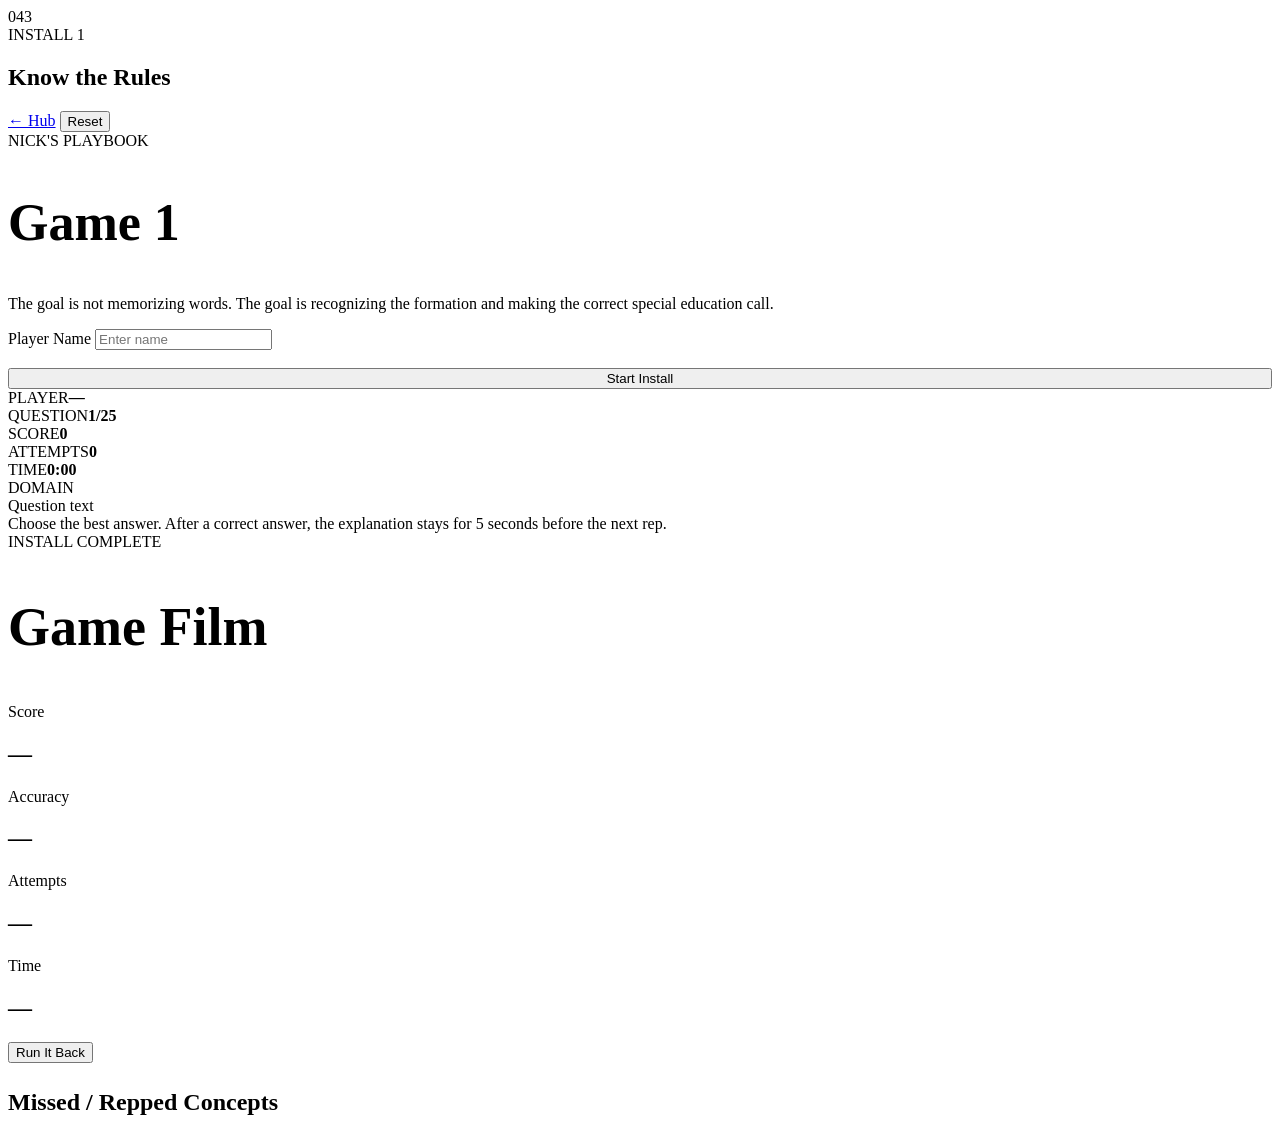
==== game/game1.html @ 2d67b6bf "Create game1.html" ====
<!DOCTYPE html>
<html lang="en">
<head>
  <meta charset="UTF-8" />
  <meta name="viewport" content="width=device-width, initial-scale=1.0" />
  <title>Install 1 - Know the Rules</title>
  <link rel="stylesheet" href="styles.css" />
</head>
<body>
  <main class="game-shell">
    <div class="topbar">
      <div class="brand">
        <div class="logo">043</div>
        <div>
          <div class="pill">INSTALL 1</div>
          <h2>Know the Rules</h2>
        </div>
      </div>
      <div class="top-actions">
        <a class="button-link" href="index.html">← Hub</a>
        <button class="danger" id="resetBtn" type="button">Reset</button>
      </div>
    </div>

    <section id="nameScreen" class="name-screen">
      <div class="name-card">
        <div class="badge">NICK'S PLAYBOOK</div>
        <h1 style="font-size:52px">Game 1</h1>
        <p class="lead">The goal is not memorizing words. The goal is recognizing the formation and making the correct special education call.</p>
        <label for="studentName">Player Name</label>
        <input id="studentName" placeholder="Enter name" autocomplete="name" />
        <button class="primary" id="startBtn" type="button" style="margin-top:18px;width:100%">Start Install</button>
      </div>
    </section>

    <section id="gamePanel" class="game-panel hidden">
      <div class="score-row">
        <div class="score-box"><span>PLAYER</span><strong id="playerOut">—</strong></div>
        <div class="score-box"><span>QUESTION</span><strong id="qNum">1/25</strong></div>
        <div class="score-box"><span>SCORE</span><strong id="scoreOut">0</strong></div>
        <div class="score-box"><span>ATTEMPTS</span><strong id="attemptsOut">0</strong></div>
        <div class="score-box"><span>TIME</span><strong id="timeOut">0:00</strong></div>
      </div>

      <div class="question-card">
        <div class="domain" id="domainOut">DOMAIN</div>
        <div class="question" id="questionOut">Question text</div>
        <div class="answers" id="answersOut"></div>
        <div class="feedback" id="feedbackOut">Choose the best answer. After a correct answer, the explanation stays for 5 seconds before the next rep.</div>
      </div>
    </section>

    <section id="summaryPanel" class="summary-panel hidden">
      <div class="badge">INSTALL COMPLETE</div>
      <h1 style="font-size:54px">Game Film</h1>
      <div class="summary-grid">
        <div class="mini"><span>Score</span><h2 id="finalScore">—</h2></div>
        <div class="mini"><span>Accuracy</span><h2 id="finalAccuracy">—</h2></div>
        <div class="mini"><span>Attempts</span><h2 id="finalAttempts">—</h2></div>
        <div class="mini"><span>Time</span><h2 id="finalTime">—</h2></div>
      </div>
      <button class="primary" id="playAgainBtn" type="button">Run It Back</button>
      <h2 style="margin-top:26px">Missed / Repped Concepts</h2>
      <div id="missedList" class="missed-list"></div>
    </section>
  </main>

<script>
/*
  GITHUB SETUP:
  1. Upload index.html, game1.html, styles.css to your GitHub Pages repo.
  2. Deploy Code.gs as a Google Apps Script web app.
  3. Replace the URL below with your Apps Script Web App URL ending in /exec.
*/
const SCRIPT_URL = "PASTE_YOUR_APPS_SCRIPT_WEB_APP_URL_HERE";

const EXPLANATION_DELAY_MS = 5000;

const BANK = [
  {
    domain:"Domain IV - Foundations / Professional Practice",
    question:"A parent asks to see their child's educational records. Which law is most directly connected to protecting access and privacy of student records?",
    answers:["FERPA","IDEA Child Find","Section 504","LRE"],
    correct:"FERPA",
    explanation:"FERPA is the student records law. On test questions, records/privacy usually points to FERPA."
  },
  {
    domain:"Domain IV - Foundations / Professional Practice",
    question:"A student with a disability should be educated with nondisabled peers to the maximum extent appropriate. Which principle is this?",
    answers:["LRE","FBA","FERPA","Due process"],
    correct:"LRE",
    explanation:"LRE means least restrictive environment. The test clue is placement with nondisabled peers as much as appropriate."
  },
  {
    domain:"Domain IV - Foundations / Professional Practice",
    question:"A student has a disability that substantially limits learning but does not qualify for an IEP. Which plan may provide access supports?",
    answers:["Section 504 plan","BIP only","FBA only","FERPA notice"],
    correct:"Section 504 plan",
    explanation:"Section 504 is about access and nondiscrimination. A student can receive accommodations without being IDEA-eligible."
  },
  {
    domain:"Domain II - Assessment / Program Planning",
    question:"A teacher suspects a student may have a disability. What is the BEST first formal step?",
    answers:["Follow referral/evaluation procedures and involve the family","Write an IEP immediately","Change the student's grade level placement","Remove the student from general education"],
    correct:"Follow referral/evaluation procedures and involve the family",
    explanation:"Before an IEP, the school needs proper referral and evaluation procedures with parent involvement."
  },
  {
    domain:"Domain II - Assessment / Program Planning",
    question:"Which document determines whether a student is eligible for special education services after evaluation data are reviewed?",
    answers:["ETR","Daily lesson plan","Grade report","Seating chart"],
    correct:"ETR",
    explanation:"In Ohio, the Evaluation Team Report, or ETR, summarizes evaluation data and eligibility decisions."
  },
  {
    domain:"Domain II - Assessment / Program Planning",
    question:"Which document lists measurable annual goals, services, accommodations, and placement for a student receiving special education?",
    answers:["IEP","FERPA file","Discipline referral","Universal screening report"],
    correct:"IEP",
    explanation:"The IEP is the individualized education program. Goals, services, accommodations, and placement live there."
  },
  {
    domain:"Domain III - Instruction / Learning Environment",
    question:"A student is not making progress on an IEP goal. What should the intervention specialist do FIRST?",
    answers:["Review progress-monitoring data and adjust instruction or supports","Wait until the annual review","Lower expectations immediately","Stop collecting data"],
    correct:"Review progress-monitoring data and adjust instruction or supports",
    explanation:"The test rewards data-based decision making. First look at progress data, then adjust instruction/supports."
  },
  {
    domain:"Domain III - Instruction / Learning Environment",
    question:"A student repeatedly leaves his seat during independent work. What is the BEST initial classroom response?",
    answers:["Teach and reinforce a clear replacement behavior","Send the student home","Ignore all movement for the semester","Remove all academic tasks"],
    correct:"Teach and reinforce a clear replacement behavior",
    explanation:"Positive behavioral supports focus on teaching what to do instead, not just punishing what not to do."
  },
  {
    domain:"Domain III - Instruction / Learning Environment",
    question:"A student becomes anxious when the schedule changes. Which support is most appropriate?",
    answers:["Visual schedule and advance warning of changes","Longer homework assignments","Public correction in front of peers","Immediate suspension"],
    correct:"Visual schedule and advance warning of changes",
    explanation:"Predictability supports many students, especially students with autism or anxiety-related needs."
  },
  {
    domain:"Domain III - Instruction / Learning Environment",
    question:"A student can decode words but struggles to understand what was read. Which skill area needs the most support?",
    answers:["Reading comprehension","Phonemic awareness only","Gross motor development","Handwriting fluency only"],
    correct:"Reading comprehension",
    explanation:"Decoding is word reading. Understanding meaning points to comprehension."
  },
  {
    domain:"Domain I - Students with Disabilities",
    question:"A student has average intelligence but significant difficulty with decoding, spelling, and reading fluency. Which disability area is most strongly suggested?",
    answers:["Specific learning disability","Orthopedic impairment","Visual impairment","Traumatic brain injury"],
    correct:"Specific learning disability",
    explanation:"Average ability with significant academic skill difficulty, especially reading, often points to a specific learning disability."
  },
  {
    domain:"Domain I - Students with Disabilities",
    question:"A student has difficulty with social communication, prefers routines, and reacts strongly to unexpected changes. Which disability category is most associated with these clues?",
    answers:["Autism spectrum disorder","Specific learning disability","Hearing impairment","Multiple disabilities only"],
    correct:"Autism spectrum disorder",
    explanation:"Social communication differences plus restricted/repetitive routines are classic autism-related clues."
  },
  {
    domain:"Domain IV - Foundations / Professional Practice",
    question:"Which federal law specifically guarantees eligible students with disabilities a free appropriate public education through special education services?",
    answers:["IDEA","FERPA","Copyright Act","Title IX only"],
    correct:"IDEA",
    explanation:"IDEA is the special education law tied to FAPE, IEPs, eligibility, and procedural safeguards."
  },
  {
    domain:"Domain IV - Foundations / Professional Practice",
    question:"A school must provide ramps and accessible entrances so students with mobility needs can enter classrooms. This is most directly about:",
    answers:["Access and nondiscrimination","Curriculum compacting","Phonological awareness","Summative grading"],
    correct:"Access and nondiscrimination",
    explanation:"Physical access is a key ADA/Section 504 idea: students with disabilities must have equal access."
  },
  {
    domain:"Domain II - Assessment / Program Planning",
    question:"Which assessment approach is used frequently during instruction to check progress and guide next teaching steps?",
    answers:["Formative assessment","One-time final exam only","Norming sample","Age-equivalent score"],
    correct:"Formative assessment",
    explanation:"Formative assessment happens during learning and helps teachers adjust instruction."
  },
  {
    domain:"Domain II - Assessment / Program Planning",
    question:"A teacher wants to know whether an intervention is working over several weeks. Which tool is most useful?",
    answers:["Progress monitoring data","A single attendance report","A seating chart","A parent signature page only"],
    correct:"Progress monitoring data",
    explanation:"Progress monitoring tracks performance over time. It tells whether instruction/intervention is working."
  },
  {
    domain:"Domain III - Instruction / Learning Environment",
    question:"A student struggles to remember multi-step directions. Which support is BEST?",
    answers:["Break directions into smaller steps and provide a visual checklist","Give faster oral directions","Remove all support immediately","Increase punishment for forgetting"],
    correct:"Break directions into smaller steps and provide a visual checklist",
    explanation:"Chunking plus visual support reduces memory load and builds independence."
  },
  {
    domain:"Domain III - Instruction / Learning Environment",
    question:"A student uses a communication device to answer questions. What should the teacher do?",
    answers:["Provide wait time and include the student in classroom discussion","Answer for the student to save time","Avoid calling on the student","Require speech only"],
    correct:"Provide wait time and include the student in classroom discussion",
    explanation:"AAC supports communication. The teacher should include the student and allow enough response time."
  },
  {
    domain:"Domain IV - Foundations / Professional Practice",
    question:"A general education teacher asks for specific disability information about a student not in her class. What is the BEST response?",
    answers:["Protect confidentiality and share only with staff who have legitimate educational interest","Share the full file with everyone","Post the information in the teachers' lounge","Tell several students to explain it"],
    correct:"Protect confidentiality and share only with staff who have legitimate educational interest",
    explanation:"Confidentiality matters. Share student information only with appropriate school personnel who need it."
  },
  {
    domain:"Domain III - Instruction / Learning Environment",
    question:"A student's challenging behavior continues. The team wants to identify the purpose the behavior serves. What should be conducted?",
    answers:["Functional Behavior Assessment","Final exam","Vision screening only","Transition survey only"],
    correct:"Functional Behavior Assessment",
    explanation:"An FBA looks for the function of behavior: escape, attention, access to something, or sensory needs."
  },
  {
    domain:"Domain III - Instruction / Learning Environment",
    question:"After an FBA identifies why a behavior occurs, what plan is developed to teach replacement behavior and supports?",
    answers:["Behavior Intervention Plan","ETR only","Report card","Lunch schedule"],
    correct:"Behavior Intervention Plan",
    explanation:"A BIP uses FBA information to prevent problem behavior, teach replacement skills, and reinforce appropriate behavior."
  },
  {
    domain:"Domain II - Assessment / Program Planning",
    question:"Which IEP goal is written best?",
    answers:["Given a grade-level passage, the student will identify the main idea with 80% accuracy on 4 of 5 trials.","The student will get better at reading.","The student will try harder in class.","The student will enjoy school more."],
    correct:"Given a grade-level passage, the student will identify the main idea with 80% accuracy on 4 of 5 trials.",
    explanation:"Good IEP goals are measurable. Look for condition, behavior, criterion, and progress measurement."
  },
  {
    domain:"Domain IV - Foundations / Professional Practice",
    question:"A parent disagrees with the school's evaluation results. Which concept is most connected to the parent's right to challenge decisions?",
    answers:["Procedural safeguards and due process","Daily bell work","Extra credit","A seating preference"],
    correct:"Procedural safeguards and due process",
    explanation:"IDEA gives parents procedural safeguards, including ways to challenge evaluation, eligibility, placement, or services."
  },
  {
    domain:"Domain III - Instruction / Learning Environment",
    question:"A student needs the same content but with audio text and extended time. This is best described as:",
    answers:["Accommodation","Modification","Removal from curriculum","Grade retention"],
    correct:"Accommodation",
    explanation:"An accommodation changes access, not the learning expectation. The student is still working on the same content."
  },
  {
    domain:"Domain III - Instruction / Learning Environment",
    question:"A student is assigned a substantially simplified curriculum with different learning expectations from peers. This is best described as:",
    answers:["Modification","Accommodation","Universal screening","Confidentiality"],
    correct:"Modification",
    explanation:"A modification changes what the student is expected to learn or demonstrate."
  }
];

let player = "";
let order = [];
let currentIndex = 0;
let score = 0;
let attempts = 0;
let startTime = null;
let timerId = null;
let locked = false;
let missed = [];
let currentQuestion = null;

const $ = id => document.getElementById(id);

function shuffle(arr){
  const copy = [...arr];
  for(let i = copy.length - 1; i > 0; i--){
    const j = Math.floor(Math.random() * (i + 1));
    [copy[i], copy[j]] = [copy[j], copy[i]];
  }
  return copy;
}

function formatTime(ms){
  const total = Math.floor(ms / 1000);
  const min = Math.floor(total / 60);
  const sec = total % 60;
  return `${min}:${String(sec).padStart(2,"0")}`;
}

function startTimer(){
  startTime = Date.now();
  timerId = setInterval(() => {
    $("timeOut").textContent = formatTime(Date.now() - startTime);
  }, 500);
}

function startGame(){
  const name = $("studentName").value.trim();
  if(!name){
    $("studentName").focus();
    return;
  }
  player = name;
  order = shuffle(BANK).slice(0, BANK.length);
  currentIndex = 0;
  score = 0;
  attempts = 0;
  missed = [];
  locked = false;
  $("playerOut").textContent = player;
  $("nameScreen").classList.add("hidden");
  $("summaryPanel").classList.add("hidden");
  $("gamePanel").classList.remove("hidden");
  clearInterval(timerId);
  startTimer();
  renderQuestion();
}

function renderQuestion(){
  locked = false;
  currentQuestion = order[currentIndex];
  $("qNum").textContent = `${currentIndex + 1}/${order.length}`;
  $("scoreOut").textContent = score;
  $("attemptsOut").textContent = attempts;
  $("domainOut").textContent = currentQuestion.domain;
  $("questionOut").textContent = currentQuestion.question;
  $("feedbackOut").innerHTML = "Choose the best answer. Read every choice. The OAE often has two answers that sound reasonable.";
  const answers = shuffle(currentQuestion.answers);
  $("answersOut").innerHTML = "";
  answers.forEach(ans => {
    const btn = document.createElement("button");
    btn.className = "answer-btn";
    btn.type = "button";
    btn.textContent = ans;
    btn.addEventListener("click", () => chooseAnswer(btn, ans));
    $("answersOut").appendChild(btn);
  });
}

function chooseAnswer(btn, ans){
  if(locked) return;
  attempts++;
  $("attemptsOut").textContent = attempts;

  const correct = ans === currentQuestion.correct;
  if(correct){
    locked = true;
    score++;
    $("scoreOut").textContent = score;
    btn.classList.add("correct");
    $("feedbackOut").innerHTML = `<strong>Correct.</strong><br>${currentQuestion.explanation}<br><br><em>Next rep in 5 seconds...</em>`;
    Array.from(document.querySelectorAll(".answer-btn")).forEach(b => b.disabled = true);
    setTimeout(nextQuestion, EXPLANATION_DELAY_MS);
  } else {
    btn.classList.add("wrong");
    btn.disabled = true;
    missed.push({
      question: currentQuestion.question,
      selected: ans,
      correct: currentQuestion.correct,
      explanation: currentQuestion.explanation,
      domain: currentQuestion.domain
    });
    $("feedbackOut").innerHTML = `<strong>Not quite.</strong><br>That answer sounds possible, but it is not the best OAE answer. Try again. Look for the legal/procedural clue.`;
  }
}

function nextQuestion(){
  currentIndex++;
  if(currentIndex >= order.length){
    endGame();
  } else {
    renderQuestion();
  }
}

function endGame(){
  clearInterval(timerId);
  const elapsed = Date.now() - startTime;
  const accuracy = attempts ? Math.round((score / attempts) * 100) : 0;
  $("gamePanel").classList.add("hidden");
  $("summaryPanel").classList.remove("hidden");
  $("finalScore").textContent = `${score}/${order.length}`;
  $("finalAccuracy").textContent = `${accuracy}%`;
  $("finalAttempts").textContent = attempts;
  $("finalTime").textContent = formatTime(elapsed);

  const uniqueMissed = missed.slice(-12);
  $("missedList").innerHTML = uniqueMissed.length
    ? uniqueMissed.map(m => `
      <div class="missed-item">
        <strong>${m.domain}</strong><br>
        ${m.question}<br>
        <strong>Correct call:</strong> ${m.correct}<br>
        <em>${m.explanation}</em>
      </div>`).join("")
    : `<div class="missed-item"><strong>Clean install.</strong><br>No missed reps recorded.</div>`;

  logResult({
    game:"Install 1 - Know the Rules",
    player,
    score,
    total: order.length,
    attempts,
    accuracy,
    elapsedSeconds: Math.round(elapsed / 1000),
    missedCount: missed.length,
    timestamp: new Date().toISOString()
  });
}

function logResult(payload){
  if(!SCRIPT_URL || SCRIPT_URL.includes("PASTE_YOUR")){
    console.warn("Apps Script URL not set. Result not logged.", payload);
    return;
  }
  fetch(SCRIPT_URL, {
    method:"POST",
    mode:"no-cors",
    headers:{"Content-Type":"application/json"},
    body:JSON.stringify(payload)
  }).catch(err => console.warn("Logging failed", err));
}

function resetGame(){
  clearInterval(timerId);
  $("gamePanel").classList.add("hidden");
  $("summaryPanel").classList.add("hidden");
  $("nameScreen").classList.remove("hidden");
  $("studentName").focus();
}

$("startBtn").addEventListener("click", startGame);
$("studentName").addEventListener("keydown", e => { if(e.key === "Enter") startGame(); });
$("resetBtn").addEventListener("click", resetGame);
$("playAgainBtn").addEventListener("click", startGame);
</script>
</body>
</html>
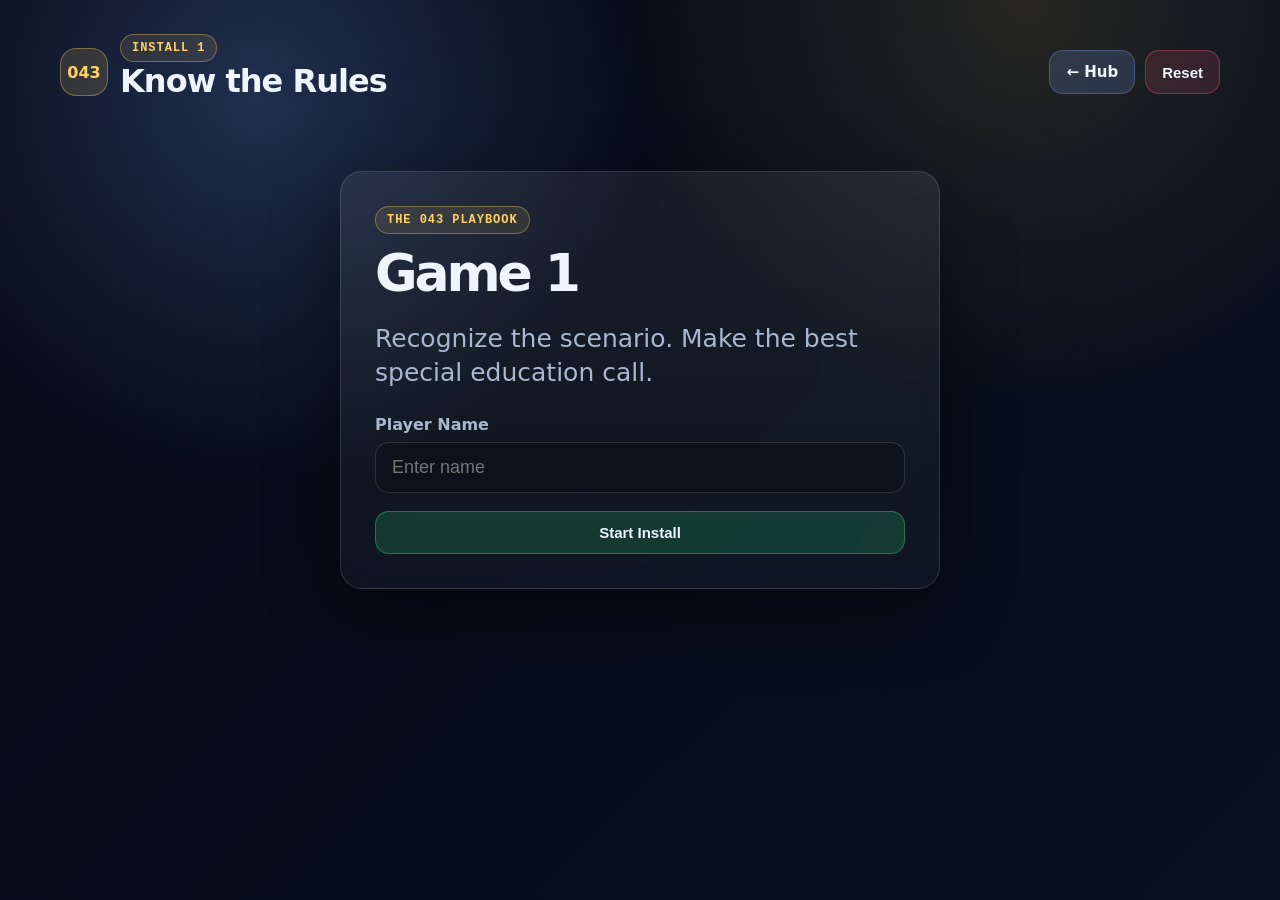
==== commit c500df45: "Update game1.html" ====
--- a/game/game1.html
+++ b/game/game1.html
@@ -4,29 +4,20 @@
   <meta charset="UTF-8" />
   <meta name="viewport" content="width=device-width, initial-scale=1.0" />
   <title>Install 1 - Know the Rules</title>
-  <link rel="stylesheet" href="styles.css" />
+  <link rel="stylesheet" href="../styles.css" />
 </head>
 <body>
   <main class="game-shell">
     <div class="topbar">
-      <div class="brand">
-        <div class="logo">043</div>
-        <div>
-          <div class="pill">INSTALL 1</div>
-          <h2>Know the Rules</h2>
-        </div>
-      </div>
-      <div class="top-actions">
-        <a class="button-link" href="index.html">← Hub</a>
-        <button class="danger" id="resetBtn" type="button">Reset</button>
-      </div>
+      <div class="brand"><div class="logo">043</div><div><div class="pill">INSTALL 1</div><h2>Know the Rules</h2></div></div>
+      <div class="top-actions"><a class="button-link" href="../index.html">← Hub</a><button class="danger" id="resetBtn" type="button">Reset</button></div>
     </div>
 
     <section id="nameScreen" class="name-screen">
       <div class="name-card">
-        <div class="badge">NICK'S PLAYBOOK</div>
+        <div class="badge">THE 043 PLAYBOOK</div>
         <h1 style="font-size:52px">Game 1</h1>
-        <p class="lead">The goal is not memorizing words. The goal is recognizing the formation and making the correct special education call.</p>
+        <p class="lead">Recognize the scenario. Make the best special education call.</p>
         <label for="studentName">Player Name</label>
         <input id="studentName" placeholder="Enter name" autocomplete="name" />
         <button class="primary" id="startBtn" type="button" style="margin-top:18px;width:100%">Start Install</button>
@@ -36,17 +27,16 @@
     <section id="gamePanel" class="game-panel hidden">
       <div class="score-row">
         <div class="score-box"><span>PLAYER</span><strong id="playerOut">—</strong></div>
-        <div class="score-box"><span>QUESTION</span><strong id="qNum">1/25</strong></div>
+        <div class="score-box"><span>QUESTION</span><strong id="qNum">1/10</strong></div>
         <div class="score-box"><span>SCORE</span><strong id="scoreOut">0</strong></div>
         <div class="score-box"><span>ATTEMPTS</span><strong id="attemptsOut">0</strong></div>
         <div class="score-box"><span>TIME</span><strong id="timeOut">0:00</strong></div>
       </div>
-
       <div class="question-card">
         <div class="domain" id="domainOut">DOMAIN</div>
         <div class="question" id="questionOut">Question text</div>
         <div class="answers" id="answersOut"></div>
-        <div class="feedback" id="feedbackOut">Choose the best answer. After a correct answer, the explanation stays for 5 seconds before the next rep.</div>
+        <div class="feedback" id="feedbackOut">Choose the best answer. Correct-answer explanation stays for 5 seconds before the next rep.</div>
       </div>
     </section>
 
@@ -66,370 +56,33 @@
   </main>
 
 <script>
-/*
-  GITHUB SETUP:
-  1. Upload index.html, game1.html, styles.css to your GitHub Pages repo.
-  2. Deploy Code.gs as a Google Apps Script web app.
-  3. Replace the URL below with your Apps Script Web App URL ending in /exec.
-*/
 const SCRIPT_URL = "PASTE_YOUR_APPS_SCRIPT_WEB_APP_URL_HERE";
-
 const EXPLANATION_DELAY_MS = 5000;
-
 const BANK = [
-  {
-    domain:"Domain IV - Foundations / Professional Practice",
-    question:"A parent asks to see their child's educational records. Which law is most directly connected to protecting access and privacy of student records?",
-    answers:["FERPA","IDEA Child Find","Section 504","LRE"],
-    correct:"FERPA",
-    explanation:"FERPA is the student records law. On test questions, records/privacy usually points to FERPA."
-  },
-  {
-    domain:"Domain IV - Foundations / Professional Practice",
-    question:"A student with a disability should be educated with nondisabled peers to the maximum extent appropriate. Which principle is this?",
-    answers:["LRE","FBA","FERPA","Due process"],
-    correct:"LRE",
-    explanation:"LRE means least restrictive environment. The test clue is placement with nondisabled peers as much as appropriate."
-  },
-  {
-    domain:"Domain IV - Foundations / Professional Practice",
-    question:"A student has a disability that substantially limits learning but does not qualify for an IEP. Which plan may provide access supports?",
-    answers:["Section 504 plan","BIP only","FBA only","FERPA notice"],
-    correct:"Section 504 plan",
-    explanation:"Section 504 is about access and nondiscrimination. A student can receive accommodations without being IDEA-eligible."
-  },
-  {
-    domain:"Domain II - Assessment / Program Planning",
-    question:"A teacher suspects a student may have a disability. What is the BEST first formal step?",
-    answers:["Follow referral/evaluation procedures and involve the family","Write an IEP immediately","Change the student's grade level placement","Remove the student from general education"],
-    correct:"Follow referral/evaluation procedures and involve the family",
-    explanation:"Before an IEP, the school needs proper referral and evaluation procedures with parent involvement."
-  },
-  {
-    domain:"Domain II - Assessment / Program Planning",
-    question:"Which document determines whether a student is eligible for special education services after evaluation data are reviewed?",
-    answers:["ETR","Daily lesson plan","Grade report","Seating chart"],
-    correct:"ETR",
-    explanation:"In Ohio, the Evaluation Team Report, or ETR, summarizes evaluation data and eligibility decisions."
-  },
-  {
-    domain:"Domain II - Assessment / Program Planning",
-    question:"Which document lists measurable annual goals, services, accommodations, and placement for a student receiving special education?",
-    answers:["IEP","FERPA file","Discipline referral","Universal screening report"],
-    correct:"IEP",
-    explanation:"The IEP is the individualized education program. Goals, services, accommodations, and placement live there."
-  },
-  {
-    domain:"Domain III - Instruction / Learning Environment",
-    question:"A student is not making progress on an IEP goal. What should the intervention specialist do FIRST?",
-    answers:["Review progress-monitoring data and adjust instruction or supports","Wait until the annual review","Lower expectations immediately","Stop collecting data"],
-    correct:"Review progress-monitoring data and adjust instruction or supports",
-    explanation:"The test rewards data-based decision making. First look at progress data, then adjust instruction/supports."
-  },
-  {
-    domain:"Domain III - Instruction / Learning Environment",
-    question:"A student repeatedly leaves his seat during independent work. What is the BEST initial classroom response?",
-    answers:["Teach and reinforce a clear replacement behavior","Send the student home","Ignore all movement for the semester","Remove all academic tasks"],
-    correct:"Teach and reinforce a clear replacement behavior",
-    explanation:"Positive behavioral supports focus on teaching what to do instead, not just punishing what not to do."
-  },
-  {
-    domain:"Domain III - Instruction / Learning Environment",
-    question:"A student becomes anxious when the schedule changes. Which support is most appropriate?",
-    answers:["Visual schedule and advance warning of changes","Longer homework assignments","Public correction in front of peers","Immediate suspension"],
-    correct:"Visual schedule and advance warning of changes",
-    explanation:"Predictability supports many students, especially students with autism or anxiety-related needs."
-  },
-  {
-    domain:"Domain III - Instruction / Learning Environment",
-    question:"A student can decode words but struggles to understand what was read. Which skill area needs the most support?",
-    answers:["Reading comprehension","Phonemic awareness only","Gross motor development","Handwriting fluency only"],
-    correct:"Reading comprehension",
-    explanation:"Decoding is word reading. Understanding meaning points to comprehension."
-  },
-  {
-    domain:"Domain I - Students with Disabilities",
-    question:"A student has average intelligence but significant difficulty with decoding, spelling, and reading fluency. Which disability area is most strongly suggested?",
-    answers:["Specific learning disability","Orthopedic impairment","Visual impairment","Traumatic brain injury"],
-    correct:"Specific learning disability",
-    explanation:"Average ability with significant academic skill difficulty, especially reading, often points to a specific learning disability."
-  },
-  {
-    domain:"Domain I - Students with Disabilities",
-    question:"A student has difficulty with social communication, prefers routines, and reacts strongly to unexpected changes. Which disability category is most associated with these clues?",
-    answers:["Autism spectrum disorder","Specific learning disability","Hearing impairment","Multiple disabilities only"],
-    correct:"Autism spectrum disorder",
-    explanation:"Social communication differences plus restricted/repetitive routines are classic autism-related clues."
-  },
-  {
-    domain:"Domain IV - Foundations / Professional Practice",
-    question:"Which federal law specifically guarantees eligible students with disabilities a free appropriate public education through special education services?",
-    answers:["IDEA","FERPA","Copyright Act","Title IX only"],
-    correct:"IDEA",
-    explanation:"IDEA is the special education law tied to FAPE, IEPs, eligibility, and procedural safeguards."
-  },
-  {
-    domain:"Domain IV - Foundations / Professional Practice",
-    question:"A school must provide ramps and accessible entrances so students with mobility needs can enter classrooms. This is most directly about:",
-    answers:["Access and nondiscrimination","Curriculum compacting","Phonological awareness","Summative grading"],
-    correct:"Access and nondiscrimination",
-    explanation:"Physical access is a key ADA/Section 504 idea: students with disabilities must have equal access."
-  },
-  {
-    domain:"Domain II - Assessment / Program Planning",
-    question:"Which assessment approach is used frequently during instruction to check progress and guide next teaching steps?",
-    answers:["Formative assessment","One-time final exam only","Norming sample","Age-equivalent score"],
-    correct:"Formative assessment",
-    explanation:"Formative assessment happens during learning and helps teachers adjust instruction."
-  },
-  {
-    domain:"Domain II - Assessment / Program Planning",
-    question:"A teacher wants to know whether an intervention is working over several weeks. Which tool is most useful?",
-    answers:["Progress monitoring data","A single attendance report","A seating chart","A parent signature page only"],
-    correct:"Progress monitoring data",
-    explanation:"Progress monitoring tracks performance over time. It tells whether instruction/intervention is working."
-  },
-  {
-    domain:"Domain III - Instruction / Learning Environment",
-    question:"A student struggles to remember multi-step directions. Which support is BEST?",
-    answers:["Break directions into smaller steps and provide a visual checklist","Give faster oral directions","Remove all support immediately","Increase punishment for forgetting"],
-    correct:"Break directions into smaller steps and provide a visual checklist",
-    explanation:"Chunking plus visual support reduces memory load and builds independence."
-  },
-  {
-    domain:"Domain III - Instruction / Learning Environment",
-    question:"A student uses a communication device to answer questions. What should the teacher do?",
-    answers:["Provide wait time and include the student in classroom discussion","Answer for the student to save time","Avoid calling on the student","Require speech only"],
-    correct:"Provide wait time and include the student in classroom discussion",
-    explanation:"AAC supports communication. The teacher should include the student and allow enough response time."
-  },
-  {
-    domain:"Domain IV - Foundations / Professional Practice",
-    question:"A general education teacher asks for specific disability information about a student not in her class. What is the BEST response?",
-    answers:["Protect confidentiality and share only with staff who have legitimate educational interest","Share the full file with everyone","Post the information in the teachers' lounge","Tell several students to explain it"],
-    correct:"Protect confidentiality and share only with staff who have legitimate educational interest",
-    explanation:"Confidentiality matters. Share student information only with appropriate school personnel who need it."
-  },
-  {
-    domain:"Domain III - Instruction / Learning Environment",
-    question:"A student's challenging behavior continues. The team wants to identify the purpose the behavior serves. What should be conducted?",
-    answers:["Functional Behavior Assessment","Final exam","Vision screening only","Transition survey only"],
-    correct:"Functional Behavior Assessment",
-    explanation:"An FBA looks for the function of behavior: escape, attention, access to something, or sensory needs."
-  },
-  {
-    domain:"Domain III - Instruction / Learning Environment",
-    question:"After an FBA identifies why a behavior occurs, what plan is developed to teach replacement behavior and supports?",
-    answers:["Behavior Intervention Plan","ETR only","Report card","Lunch schedule"],
-    correct:"Behavior Intervention Plan",
-    explanation:"A BIP uses FBA information to prevent problem behavior, teach replacement skills, and reinforce appropriate behavior."
-  },
-  {
-    domain:"Domain II - Assessment / Program Planning",
-    question:"Which IEP goal is written best?",
-    answers:["Given a grade-level passage, the student will identify the main idea with 80% accuracy on 4 of 5 trials.","The student will get better at reading.","The student will try harder in class.","The student will enjoy school more."],
-    correct:"Given a grade-level passage, the student will identify the main idea with 80% accuracy on 4 of 5 trials.",
-    explanation:"Good IEP goals are measurable. Look for condition, behavior, criterion, and progress measurement."
-  },
-  {
-    domain:"Domain IV - Foundations / Professional Practice",
-    question:"A parent disagrees with the school's evaluation results. Which concept is most connected to the parent's right to challenge decisions?",
-    answers:["Procedural safeguards and due process","Daily bell work","Extra credit","A seating preference"],
-    correct:"Procedural safeguards and due process",
-    explanation:"IDEA gives parents procedural safeguards, including ways to challenge evaluation, eligibility, placement, or services."
-  },
-  {
-    domain:"Domain III - Instruction / Learning Environment",
-    question:"A student needs the same content but with audio text and extended time. This is best described as:",
-    answers:["Accommodation","Modification","Removal from curriculum","Grade retention"],
-    correct:"Accommodation",
-    explanation:"An accommodation changes access, not the learning expectation. The student is still working on the same content."
-  },
-  {
-    domain:"Domain III - Instruction / Learning Environment",
-    question:"A student is assigned a substantially simplified curriculum with different learning expectations from peers. This is best described as:",
-    answers:["Modification","Accommodation","Universal screening","Confidentiality"],
-    correct:"Modification",
-    explanation:"A modification changes what the student is expected to learn or demonstrate."
-  }
+{domain:"Domain IV - Law",question:"A parent asks to see their child's educational records. Which law is most directly connected to protecting access and privacy of student records?",answers:["FERPA","IDEA Child Find","Section 504","LRE"],correct:"FERPA",explanation:"FERPA is the student records law. Records and privacy usually point to FERPA."},
+{domain:"Domain IV - Law",question:"A student with a disability should be educated with nondisabled peers to the maximum extent appropriate. Which principle is this?",answers:["LRE","FBA","FERPA","Due process"],correct:"LRE",explanation:"LRE means least restrictive environment: placement with nondisabled peers as much as appropriate."},
+{domain:"Domain IV - Law",question:"A student has a disability that substantially limits learning but does not qualify for an IEP. Which plan may provide access supports?",answers:["Section 504 plan","BIP only","FBA only","FERPA notice"],correct:"Section 504 plan",explanation:"Section 504 is about access and nondiscrimination. A student can receive accommodations without being IDEA-eligible."},
+{domain:"Domain II - Evaluation",question:"A teacher suspects a student may have a disability. What is the BEST first formal step?",answers:["Follow referral/evaluation procedures and involve the family","Write an IEP immediately","Change the student's grade level placement","Remove the student from general education"],correct:"Follow referral/evaluation procedures and involve the family",explanation:"Before an IEP, the school needs proper referral and evaluation procedures with parent involvement."},
+{domain:"Domain II - Evaluation",question:"Which document determines whether a student is eligible for special education services after evaluation data are reviewed?",answers:["ETR","Daily lesson plan","Grade report","Seating chart"],correct:"ETR",explanation:"In Ohio, the ETR summarizes evaluation data and eligibility decisions."},
+{domain:"Domain II - IEP",question:"Which document lists measurable annual goals, services, accommodations, and placement for a student receiving special education?",answers:["IEP","FERPA file","Discipline referral","Universal screening report"],correct:"IEP",explanation:"The IEP contains goals, services, accommodations, and placement."},
+{domain:"Domain III - Instruction",question:"A student is not making progress on an IEP goal. What should the intervention specialist do FIRST?",answers:["Review progress-monitoring data and adjust instruction or supports","Wait until the annual review","Lower expectations immediately","Stop collecting data"],correct:"Review progress-monitoring data and adjust instruction or supports",explanation:"The OAE rewards data-based decision making. First review progress data, then adjust."},
+{domain:"Domain III - Behavior",question:"A student repeatedly leaves his seat during independent work. What is the BEST initial classroom response?",answers:["Teach and reinforce a clear replacement behavior","Send the student home","Ignore all movement for the semester","Remove all academic tasks"],correct:"Teach and reinforce a clear replacement behavior",explanation:"Positive behavior supports teach what to do instead of only punishing the behavior."},
+{domain:"Domain I - Disability Clues",question:"A student has average intelligence but significant difficulty with decoding, spelling, and reading fluency. Which disability area is most strongly suggested?",answers:["Specific learning disability","Orthopedic impairment","Visual impairment","Traumatic brain injury"],correct:"Specific learning disability",explanation:"Average ability with significant academic skill difficulty, especially reading, often points to SLD."},
+{domain:"Domain III - Access",question:"A student needs the same content but with audio text and extended time. This is best described as:",answers:["Accommodation","Modification","Removal from curriculum","Grade retention"],correct:"Accommodation",explanation:"An accommodation changes access, not the learning expectation."}
 ];
-
-let player = "";
-let order = [];
-let currentIndex = 0;
-let score = 0;
-let attempts = 0;
-let startTime = null;
-let timerId = null;
-let locked = false;
-let missed = [];
-let currentQuestion = null;
-
-const $ = id => document.getElementById(id);
-
-function shuffle(arr){
-  const copy = [...arr];
-  for(let i = copy.length - 1; i > 0; i--){
-    const j = Math.floor(Math.random() * (i + 1));
-    [copy[i], copy[j]] = [copy[j], copy[i]];
-  }
-  return copy;
-}
-
-function formatTime(ms){
-  const total = Math.floor(ms / 1000);
-  const min = Math.floor(total / 60);
-  const sec = total % 60;
-  return `${min}:${String(sec).padStart(2,"0")}`;
-}
-
-function startTimer(){
-  startTime = Date.now();
-  timerId = setInterval(() => {
-    $("timeOut").textContent = formatTime(Date.now() - startTime);
-  }, 500);
-}
-
-function startGame(){
-  const name = $("studentName").value.trim();
-  if(!name){
-    $("studentName").focus();
-    return;
-  }
-  player = name;
-  order = shuffle(BANK).slice(0, BANK.length);
-  currentIndex = 0;
-  score = 0;
-  attempts = 0;
-  missed = [];
-  locked = false;
-  $("playerOut").textContent = player;
-  $("nameScreen").classList.add("hidden");
-  $("summaryPanel").classList.add("hidden");
-  $("gamePanel").classList.remove("hidden");
-  clearInterval(timerId);
-  startTimer();
-  renderQuestion();
-}
-
-function renderQuestion(){
-  locked = false;
-  currentQuestion = order[currentIndex];
-  $("qNum").textContent = `${currentIndex + 1}/${order.length}`;
-  $("scoreOut").textContent = score;
-  $("attemptsOut").textContent = attempts;
-  $("domainOut").textContent = currentQuestion.domain;
-  $("questionOut").textContent = currentQuestion.question;
-  $("feedbackOut").innerHTML = "Choose the best answer. Read every choice. The OAE often has two answers that sound reasonable.";
-  const answers = shuffle(currentQuestion.answers);
-  $("answersOut").innerHTML = "";
-  answers.forEach(ans => {
-    const btn = document.createElement("button");
-    btn.className = "answer-btn";
-    btn.type = "button";
-    btn.textContent = ans;
-    btn.addEventListener("click", () => chooseAnswer(btn, ans));
-    $("answersOut").appendChild(btn);
-  });
-}
-
-function chooseAnswer(btn, ans){
-  if(locked) return;
-  attempts++;
-  $("attemptsOut").textContent = attempts;
-
-  const correct = ans === currentQuestion.correct;
-  if(correct){
-    locked = true;
-    score++;
-    $("scoreOut").textContent = score;
-    btn.classList.add("correct");
-    $("feedbackOut").innerHTML = `<strong>Correct.</strong><br>${currentQuestion.explanation}<br><br><em>Next rep in 5 seconds...</em>`;
-    Array.from(document.querySelectorAll(".answer-btn")).forEach(b => b.disabled = true);
-    setTimeout(nextQuestion, EXPLANATION_DELAY_MS);
-  } else {
-    btn.classList.add("wrong");
-    btn.disabled = true;
-    missed.push({
-      question: currentQuestion.question,
-      selected: ans,
-      correct: currentQuestion.correct,
-      explanation: currentQuestion.explanation,
-      domain: currentQuestion.domain
-    });
-    $("feedbackOut").innerHTML = `<strong>Not quite.</strong><br>That answer sounds possible, but it is not the best OAE answer. Try again. Look for the legal/procedural clue.`;
-  }
-}
-
-function nextQuestion(){
-  currentIndex++;
-  if(currentIndex >= order.length){
-    endGame();
-  } else {
-    renderQuestion();
-  }
-}
-
-function endGame(){
-  clearInterval(timerId);
-  const elapsed = Date.now() - startTime;
-  const accuracy = attempts ? Math.round((score / attempts) * 100) : 0;
-  $("gamePanel").classList.add("hidden");
-  $("summaryPanel").classList.remove("hidden");
-  $("finalScore").textContent = `${score}/${order.length}`;
-  $("finalAccuracy").textContent = `${accuracy}%`;
-  $("finalAttempts").textContent = attempts;
-  $("finalTime").textContent = formatTime(elapsed);
-
-  const uniqueMissed = missed.slice(-12);
-  $("missedList").innerHTML = uniqueMissed.length
-    ? uniqueMissed.map(m => `
-      <div class="missed-item">
-        <strong>${m.domain}</strong><br>
-        ${m.question}<br>
-        <strong>Correct call:</strong> ${m.correct}<br>
-        <em>${m.explanation}</em>
-      </div>`).join("")
-    : `<div class="missed-item"><strong>Clean install.</strong><br>No missed reps recorded.</div>`;
-
-  logResult({
-    game:"Install 1 - Know the Rules",
-    player,
-    score,
-    total: order.length,
-    attempts,
-    accuracy,
-    elapsedSeconds: Math.round(elapsed / 1000),
-    missedCount: missed.length,
-    timestamp: new Date().toISOString()
-  });
-}
-
-function logResult(payload){
-  if(!SCRIPT_URL || SCRIPT_URL.includes("PASTE_YOUR")){
-    console.warn("Apps Script URL not set. Result not logged.", payload);
-    return;
-  }
-  fetch(SCRIPT_URL, {
-    method:"POST",
-    mode:"no-cors",
-    headers:{"Content-Type":"application/json"},
-    body:JSON.stringify(payload)
-  }).catch(err => console.warn("Logging failed", err));
-}
-
-function resetGame(){
-  clearInterval(timerId);
-  $("gamePanel").classList.add("hidden");
-  $("summaryPanel").classList.add("hidden");
-  $("nameScreen").classList.remove("hidden");
-  $("studentName").focus();
-}
-
-$("startBtn").addEventListener("click", startGame);
-$("studentName").addEventListener("keydown", e => { if(e.key === "Enter") startGame(); });
-$("resetBtn").addEventListener("click", resetGame);
-$("playAgainBtn").addEventListener("click", startGame);
+let player="",order=[],currentIndex=0,score=0,attempts=0,startTime=null,timerId=null,locked=false,missed=[],currentQuestion=null;
+const $=id=>document.getElementById(id);
+function shuffle(arr){const c=[...arr];for(let i=c.length-1;i>0;i--){const j=Math.floor(Math.random()*(i+1));[c[i],c[j]]=[c[j],c[i]];}return c;}
+function formatTime(ms){const t=Math.floor(ms/1000),m=Math.floor(t/60),s=t%60;return `${m}:${String(s).padStart(2,"0")}`;}
+function startTimer(){startTime=Date.now();timerId=setInterval(()=>$("timeOut").textContent=formatTime(Date.now()-startTime),500);}
+function startGame(){const name=$("studentName").value.trim();if(!name){$("studentName").focus();return;}player=name;order=shuffle(BANK);currentIndex=0;score=0;attempts=0;missed=[];locked=false;$("playerOut").textContent=player;$("nameScreen").classList.add("hidden");$("summaryPanel").classList.add("hidden");$("gamePanel").classList.remove("hidden");clearInterval(timerId);startTimer();renderQuestion();}
+function renderQuestion(){locked=false;currentQuestion=order[currentIndex];$("qNum").textContent=`${currentIndex+1}/${order.length}`;$("scoreOut").textContent=score;$("attemptsOut").textContent=attempts;$("domainOut").textContent=currentQuestion.domain;$("questionOut").textContent=currentQuestion.question;$("feedbackOut").innerHTML="Choose the best answer. Read every choice. The OAE often has two answers that sound reasonable.";$("answersOut").innerHTML="";shuffle(currentQuestion.answers).forEach(ans=>{const btn=document.createElement("button");btn.className="answer-btn";btn.type="button";btn.textContent=ans;btn.addEventListener("click",()=>chooseAnswer(btn,ans));$("answersOut").appendChild(btn);});}
+function chooseAnswer(btn,ans){if(locked)return;attempts++;$("attemptsOut").textContent=attempts;if(ans===currentQuestion.correct){locked=true;score++;$("scoreOut").textContent=score;btn.classList.add("correct");$("feedbackOut").innerHTML=`<strong>Correct.</strong><br>${currentQuestion.explanation}<br><br><em>Next rep in 5 seconds...</em>`;document.querySelectorAll(".answer-btn").forEach(b=>b.disabled=true);setTimeout(nextQuestion,EXPLANATION_DELAY_MS);}else{btn.classList.add("wrong");btn.disabled=true;missed.push({question:currentQuestion.question,selected:ans,correct:currentQuestion.correct,explanation:currentQuestion.explanation,domain:currentQuestion.domain});$("feedbackOut").innerHTML="<strong>Not quite.</strong><br>That answer sounds possible, but it is not the best OAE answer. Try again. Look for the legal or procedural clue.";}}
+function nextQuestion(){currentIndex++;currentIndex>=order.length?endGame():renderQuestion();}
+function endGame(){clearInterval(timerId);const elapsed=Date.now()-startTime,accuracy=attempts?Math.round((score/attempts)*100):0;$("gamePanel").classList.add("hidden");$("summaryPanel").classList.remove("hidden");$("finalScore").textContent=`${score}/${order.length}`;$("finalAccuracy").textContent=`${accuracy}%`;$("finalAttempts").textContent=attempts;$("finalTime").textContent=formatTime(elapsed);$("missedList").innerHTML=missed.length?missed.map(m=>`<div class="missed-item"><strong>${m.domain}</strong><br>${m.question}<br><strong>Correct call:</strong> ${m.correct}<br><em>${m.explanation}</em></div>`).join(""):`<div class="missed-item"><strong>Clean install.</strong><br>No missed reps recorded.</div>`;logResult({game:"Install 1 - Know the Rules",player,score,total:order.length,attempts,accuracy,elapsedSeconds:Math.round(elapsed/1000),missedCount:missed.length,timestamp:new Date().toISOString()});}
+function logResult(payload){if(!SCRIPT_URL||SCRIPT_URL.includes("PASTE_YOUR")){console.warn("Apps Script URL not set.",payload);return;}fetch(SCRIPT_URL,{method:"POST",mode:"no-cors",headers:{"Content-Type":"application/json"},body:JSON.stringify(payload)}).catch(err=>console.warn("Logging failed",err));}
+function resetGame(){clearInterval(timerId);$("gamePanel").classList.add("hidden");$("summaryPanel").classList.add("hidden");$("nameScreen").classList.remove("hidden");$("studentName").focus();}
+$("startBtn").addEventListener("click",startGame);$("studentName").addEventListener("keydown",e=>{if(e.key==="Enter")startGame();});$("resetBtn").addEventListener("click",resetGame);$("playAgainBtn").addEventListener("click",startGame);
 </script>
 </body>
 </html>
--- a/styles.css
+++ b/styles.css
@@ -0,0 +1,27 @@
+:root{--bg:#07111f;--text:#eef5ff;--muted:#a9b8d0;--line:rgba(255,255,255,.13);--gold:#ffd166;--good:#2bd576;--bad:#ff5c7a;--shadow:0 24px 70px rgba(0,0,0,.45);--radius:22px;--mono:ui-monospace,SFMono-Regular,Menlo,Monaco,Consolas,"Liberation Mono","Courier New",monospace}
+*{box-sizing:border-box}
+body{margin:0;min-height:100vh;font-family:Inter,system-ui,-apple-system,BlinkMacSystemFont,"Segoe UI",sans-serif;background:radial-gradient(circle at 20% 10%,rgba(122,162,255,.24),transparent 30%),radial-gradient(circle at 80% 0%,rgba(255,209,102,.13),transparent 30%),linear-gradient(135deg,#050914,var(--bg));color:var(--text)}
+a{color:inherit;text-decoration:none}
+.hub-shell,.game-shell{width:min(1160px,calc(100% - 32px));margin:0 auto;padding:34px 0 56px}
+.hero-card,.game-panel,.summary-panel,.name-card{background:linear-gradient(180deg,rgba(255,255,255,.07),rgba(255,255,255,.035));border:1px solid var(--line);border-radius:var(--radius);box-shadow:var(--shadow);padding:34px;backdrop-filter:blur(10px)}
+.badge,.install-tag,.pill{display:inline-flex;align-items:center;gap:8px;padding:7px 11px;border:1px solid rgba(255,209,102,.35);background:rgba(255,209,102,.1);color:var(--gold);border-radius:999px;font:800 12px/1 var(--mono);letter-spacing:.08em}
+h1{margin:16px 0 10px;font-size:clamp(42px,7vw,88px);letter-spacing:-.06em;line-height:.9}
+h2{margin:0 0 10px;font-size:clamp(22px,3vw,32px);letter-spacing:-.03em}
+.lead{max-width:820px;font-size:clamp(18px,2.2vw,25px);color:var(--muted);line-height:1.35}
+.progress-card{margin-top:28px;border:1px solid var(--line);border-radius:18px;background:rgba(0,0,0,.18);padding:20px}
+.progress-label-row{display:flex;justify-content:space-between;gap:18px;color:var(--muted);font-weight:800;margin-bottom:12px}.progress-label-row strong{color:var(--gold)}
+.progress-track{height:16px;width:100%;border-radius:999px;background:rgba(255,255,255,.1);overflow:hidden;border:1px solid var(--line)}.progress-fill{height:100%;background:linear-gradient(90deg,var(--good),var(--gold));border-radius:999px}.progress-note{margin-top:12px;color:var(--muted)}
+.install-grid{display:grid;grid-template-columns:repeat(2,1fr);gap:18px;margin:24px 0}
+.game-card{min-height:230px;padding:26px;border:1px solid var(--line);border-radius:var(--radius);background:linear-gradient(180deg,rgba(22,38,64,.92),rgba(16,28,49,.92));box-shadow:var(--shadow);transition:transform .18s ease,border-color .18s ease;position:relative;overflow:hidden}
+.game-card.live{border-color:rgba(43,213,118,.55)}.game-card.live:hover{transform:translateY(-4px);border-color:rgba(255,209,102,.75)}.game-card.locked{opacity:.58}.game-card.utility-card{border-color:rgba(122,162,255,.35)}
+.game-card p{color:var(--muted);line-height:1.5;font-size:17px}.card-footer{margin-top:22px;color:var(--gold);font-weight:900}
+.live-row,.lock-row{display:inline-flex;align-items:center;gap:8px;margin-bottom:14px;padding:8px 12px;border-radius:999px;font:900 12px/1 var(--mono);letter-spacing:.08em}
+.live-row{background:rgba(43,213,118,.13);border:1px solid rgba(43,213,118,.45);color:var(--good)}.lock-row{background:rgba(255,255,255,.07);border:1px solid var(--line);color:var(--muted)}
+.live-dot{width:10px;height:10px;border-radius:50%;background:var(--good);animation:pulse 1.4s infinite}@keyframes pulse{0%{box-shadow:0 0 0 0 rgba(43,213,118,.7)}70%{box-shadow:0 0 0 12px rgba(43,213,118,0)}100%{box-shadow:0 0 0 0 rgba(43,213,118,0)}}
+.topbar{display:flex;justify-content:space-between;align-items:center;gap:16px;margin-bottom:18px}.brand{display:flex;align-items:center;gap:12px}.logo{width:48px;height:48px;display:grid;place-items:center;border-radius:16px;background:rgba(255,209,102,.14);border:1px solid rgba(255,209,102,.35);font-weight:900;color:var(--gold)}.top-actions{display:flex;gap:10px;flex-wrap:wrap}
+button,.button-link{border:0;border-radius:14px;padding:12px 16px;color:var(--text);background:rgba(122,162,255,.18);border:1px solid rgba(122,162,255,.32);cursor:pointer;font-weight:800;font-size:15px}button.primary{background:rgba(43,213,118,.18);border-color:rgba(43,213,118,.42)}button.danger{background:rgba(255,92,122,.13);border-color:rgba(255,92,122,.35)}
+.name-screen{min-height:56vh;display:grid;place-items:center}.name-card{width:min(600px,100%)}label{display:block;color:var(--muted);margin:18px 0 8px;font-weight:700}input{width:100%;border:1px solid var(--line);border-radius:14px;padding:14px 16px;background:rgba(0,0,0,.22);color:var(--text);font-size:18px;outline:none}
+.score-row{display:grid;grid-template-columns:repeat(5,1fr);gap:10px;margin-bottom:18px}.score-box{border:1px solid var(--line);background:rgba(0,0,0,.2);border-radius:16px;padding:14px}.score-box span{display:block;color:var(--muted);font:800 12px/1 var(--mono);letter-spacing:.06em}.score-box strong{display:block;margin-top:8px;font-size:24px}
+.question-card{border:1px solid var(--line);border-radius:20px;background:rgba(0,0,0,.17);padding:26px}.domain{color:var(--gold);font:800 12px/1 var(--mono);letter-spacing:.08em;margin-bottom:14px}.question{font-size:clamp(22px,3vw,34px);line-height:1.22;font-weight:850;letter-spacing:-.03em;margin-bottom:22px}.answers{display:grid;gap:12px}.answer-btn{width:100%;text-align:left;background:rgba(255,255,255,.055);border:1px solid var(--line);border-radius:16px;padding:18px;color:var(--text);font-weight:750;line-height:1.35}.answer-btn.correct{border-color:rgba(43,213,118,.7);background:rgba(43,213,118,.15)}.answer-btn.wrong{border-color:rgba(255,92,122,.7);background:rgba(255,92,122,.13)}
+.feedback{margin-top:18px;padding:18px;border-radius:16px;border:1px solid var(--line);background:rgba(0,0,0,.2);color:var(--muted);line-height:1.45;min-height:86px}.feedback strong{color:var(--text)}.hidden{display:none!important}.summary-panel{margin-top:20px}.summary-grid{display:grid;grid-template-columns:repeat(4,1fr);gap:12px;margin:18px 0}.mini{border:1px solid var(--line);border-radius:16px;padding:14px;background:rgba(0,0,0,.2)}.mini span{color:var(--muted)}.missed-list{display:grid;gap:10px;margin-top:14px}.missed-item{border:1px solid var(--line);border-radius:14px;padding:12px;background:rgba(255,255,255,.04);color:var(--muted)}
+@media(max-width:800px){.install-grid,.score-row,.summary-grid{grid-template-columns:1fr}.topbar{align-items:flex-start;flex-direction:column}.progress-label-row{flex-direction:column;gap:6px}}
